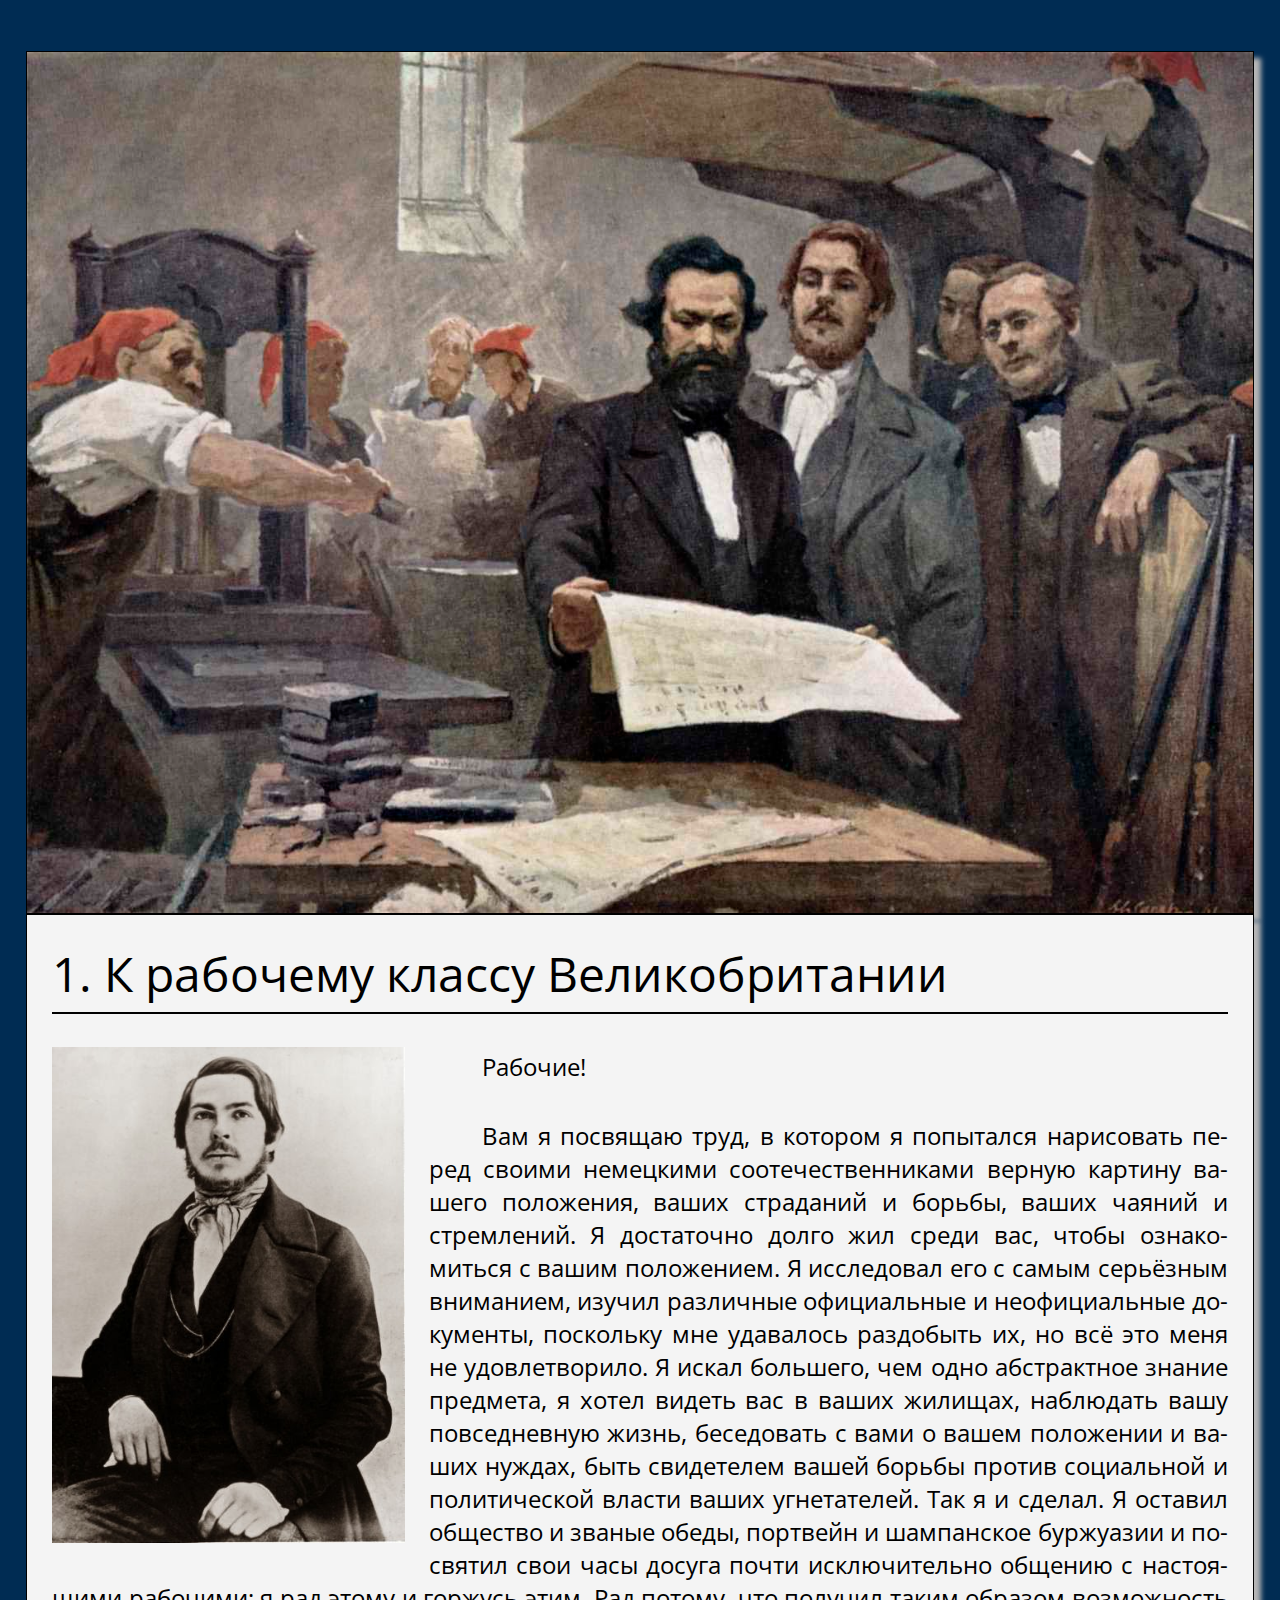
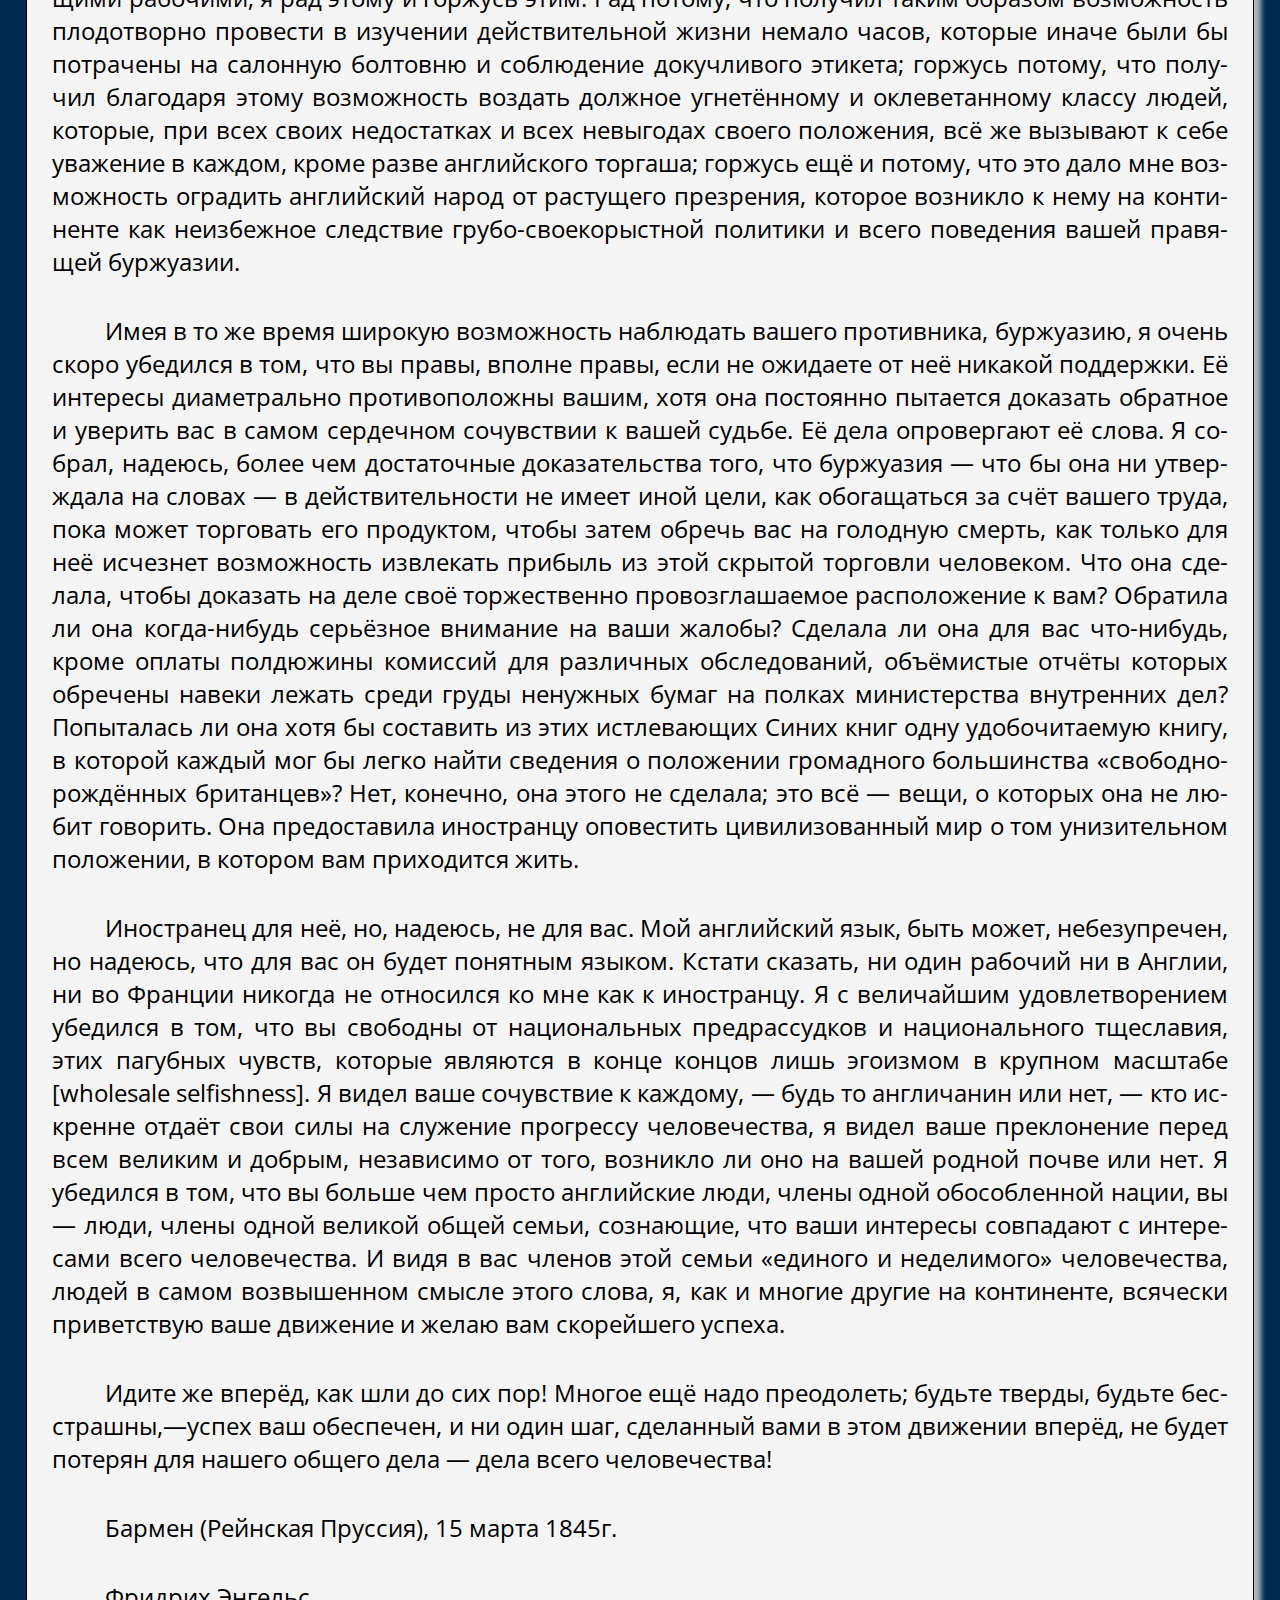
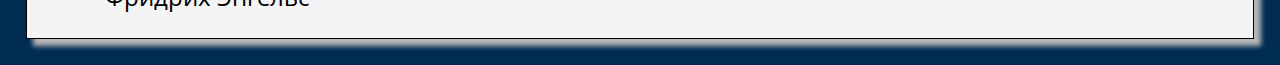
==== chapters/chapter_1.html @ 114edb91 "fixes" ====
<!DOCTYPE html>
<html lang="ru">

<head>
    <meta charset="utf-8">

    <link rel="stylesheet" href="../style.css">
    
    <link rel="preconnect" href="https://fonts.googleapis.com">
    <link rel="preconnect" href="https://fonts.gstatic.com" crossorigin>
    <link href="https://fonts.googleapis.com/css2?family=Open+Sans:wght@500&display=swap" rel="stylesheet"> 

    <title>Фридрих Энгельс. Положение рабочего класса в Англии</title>
</head>

<body>
    <div class="chapter_image">
        <img src="../pictures/MarxEngels.jpg" />
    </div>

    <div class="chapter" id="chapter_1">
        <div class="header small_header">1. К рабочему класcу Великобритании</div>
    
        <div class="picture small_picture to_left">
            <img src="../pictures/engels.jpg" />
        </div>
    
        <p class="paragraph">
            Рабочие!
        </p>
        <p class="paragraph">
            Вам я посвящаю труд, в котором я попытался нарисовать перед своими немецкими соотечественниками верную картину вашего положения, ваших страданий и борьбы, ваших чаяний и стремлений. Я достаточно долго жил среди вас, чтобы ознакомиться с вашим положением. Я исследовал его с самым серьёзным вниманием, изучил различные официальные и неофициальные документы, поскольку мне удавалось раздобыть их, но всё это меня не удовлетворило. Я искал большего, чем одно абстрактное знание предмета, я хотел видеть вас в ваших жилищах, наблюдать вашу повседневную жизнь, беседовать с вами о вашем положении и ваших нуждах, быть свидетелем вашей борьбы против социальной и политической власти ваших угнетателей. Так я и сделал. Я оставил общество и званые обеды, портвейн и шампанское буржуазии и посвятил свои часы досуга почти исключительно общению с настоящими рабочими; я рад этому и горжусь этим. Рад потому, что получил таким образом возможность плодотворно провести в изучении действительной жизни немало часов, которые иначе были бы потрачены на салонную болтовню и соблюдение докучливого этикета; горжусь потому, что получил благодаря этому возможность воздать должное угнетённому и оклеветанному классу людей, которые, при всех своих недостатках и всех невыгодах своего положения, всё же вызывают к себе уважение в каждом, кроме разве английского торгаша; горжусь ещё и потому, что это дало мне возможность оградить английский народ от растущего презрения, которое возникло к нему на континенте как неизбежное следствие грубо-своекорыстной политики и всего поведения вашей правящей буржуазии.
        </p>
        <p class="paragraph">
            Имея в то же время широкую возможность наблюдать вашего противника, буржуазию, я очень скоро убедился в том, что вы правы, вполне правы, если не ожидаете от неё никакой поддержки. Её интересы диаметрально противоположны вашим, хотя она постоянно пытается доказать обратное и уверить вас в самом сердечном сочувствии к вашей судьбе. Её дела опровергают её слова. Я собрал, надеюсь, более чем достаточные доказательства того, что буржуазия — что бы она ни утверждала на словах — в действительности не имеет иной цели, как обогащаться за счёт вашего труда, пока может торговать его продуктом, чтобы затем обречь вас на голодную смерть, как только для неё исчезнет возможность извлекать прибыль из этой скрытой торговли человеком. Что она сделала, чтобы доказать на деле своё торжественно провозглашаемое расположение к вам? Обратила ли она когда-нибудь серьёзное внимание на ваши жалобы? Сделала ли она для вас что-нибудь, кроме оплаты полдюжины комиссий для различных обследований, объёмистые отчёты которых обречены навеки лежать среди груды ненужных бумаг на полках министерства внутренних дел? Попыталась ли она хотя бы составить из этих истлевающих Синих книг одну удобочитаемую книгу, в которой каждый мог бы легко найти сведения о положении громадного большинства «свободнорождённых британцев»? Нет, конечно, она этого не сделала; это всё — вещи, о которых она не любит говорить. Она предоставила иностранцу оповестить цивилизованный мир о том унизительном положении, в котором вам приходится жить.
        </p>
        <p class="paragraph">
            Иностранец для неё, но, надеюсь, не для вас. Мой английский язык, быть может, небезупречен, но надеюсь, что для вас он будет понятным языком. Кстати сказать, ни один рабочий ни в Англии, ни во Франции никогда не относился ко мне как к иностранцу. Я с величайшим удовлетворением убедился в том, что вы свободны от национальных предрассудков и национального тщеславия, этих пагубных чувств, которые являются в конце концов лишь эгоизмом в крупном масштабе [wholesale selfishness]. Я видел ваше сочувствие к каждому, — будь то англичанин или нет, — кто искренне отдаёт свои силы на служение прогрессу человечества, я видел ваше преклонение перед всем великим и добрым, независимо от того, возникло ли оно на вашей родной почве или нет. Я убедился в том, что вы больше чем просто английские люди, члены одной обособленной нации, вы — люди, члены одной великой общей семьи, сознающие, что ваши интересы совпадают с интересами всего человечества. И видя в вас членов этой семьи «единого и неделимого» человечества, людей в самом возвышенном смысле этого слова, я, как и многие другие на континенте, всячески приветствую ваше движение и желаю вам скорейшего успеха.
        </p>
        <p class="paragraph">
            Идите же вперёд, как шли до сих пор! Многое ещё надо преодолеть; будьте тверды, будьте бесстрашны,—успех ваш обеспечен, и ни один шаг, сделанный вами в этом движении вперёд, не будет потерян для нашего общего дела — дела всего человечества!
        </p>
        <p class="paragraph">
            Бармен (Рейнская Пруссия), 15 марта 1845г.
        </p>
        <p class="paragraph">
            Фридрих Энгельс
        </p>
    </div>
</body>
---- style.css ----
html, body, div, p
{
    margin: 0;
	padding: 0;
	border: 0;
    outline: 0;

    scroll-behavior: smooth;
}

body 
{
    background-color: #002C53;
    font-family: 'Open Sans', 'DejaVu Sans', sans-serif;
}

/* ТИТУЛЬНАЯ СТРАНИЦА */
.book_header_inner
{    
    background-color: #30333B;
    color: antiquewhite;

    padding-left: 5%;
    /* margin-top: 4em; */
    /* margin-bottom: 4em; */

    width: 50%;

    font-size: 3rem;

    text-align: left;
}

.book_header 
{
    padding-top: 50vh;
    /* padding-bottom: 15em; */
    background-image: url("pictures/book_header.jpg");
    background-size: cover;

    margin-bottom: 2em;

    /* min-height: 50vh; */
    
    height: 50vh;
}

.book_image
{
    width: 100%;
    object-fit: cover;
    font-size: 0;
}

.contents
{
    display: grid;
    grid-template-columns: 1fr 1fr;
    grid-template-rows: max-content;
    grid-column-gap: 1em;
    grid-row-gap: 1em;

    text-align: left;

    /* background-color: #30333B; */
    color: antiquewhite;

    padding: 1em 5% 1em 5%;

    font-size: 200%;
}

.content_box
{
    display: flex;
    flex-flow: column;
    height: 100%;
}

.content_box:hover
{
    transform: scale(1.01);
    filter: brightness(50%);
}

a:link
{
    color: antiquewhite;
    text-decoration: none;
}

a:visited
{
    color: antiquewhite;
    text-decoration: none;
}

.mini_chapter_image
{
    font-size: 0;
}



.mini_chapter_image > img
{
    width: 100%;
    height: 500px;
    object-fit: cover;
}

.content_chapter
{
    display: block;

    background-size: cover;

    background-color: #30333B;

    border-color: white;
    border-style: solid;
    border-width: 2px;

    padding: 0.5em;
    /* margin-bottom: 2em; */

    text-align: center;
    height: 100%;
}

/* #chapter_1
{
    background-image: url("pictures/london.avif");
} */

.author_picture
{
    padding: 4.0%;
}

ol
{
    display: inline-block;
}

ol > li
{
    padding: 1.0%;
}

.book_author
{
    padding-top: 0.25em;
    color: #EE2D2D;
}

.book_name
{
    padding-bottom: 0.25em;
}


/* ОСНОВНАЯ ЧАСТЬ */
/*  */
.chapter_image
{
    margin: 4% 2% 0% 2%;
    font-size: 0;
    background-color: #F4F4F4;

    border-style: solid;
    border-width: 1px;
    box-shadow: 7px 7px 5px #B7B7B7;
}

.chapter_image > img
{
    width: 100%;
    object-fit: cover;
}

/*  */
.chapter {
    background-color: #F4F4F4;

    margin: 0 2% 2% 2%;
    padding: 2.0%;

    font-size: 1.5em;
    text-align: justify;

    hyphens: auto;
    -webkit-hyphens: auto;
    -moz-hyphens: auto;
    -ms-hyphens: auto;

    border-style: solid;
    border-width: 1px;
    box-shadow: 7px 7px 5px #B7B7B7;
}
  
/*  */
.header
{
    padding-bottom: 0.5%;

    font-size: 200%;
    border-bottom-style: solid;
    border-bottom-width: 2px;

    text-align: left;
}


/*  */
.inline_citation
{
    background-color: #424550;
    color: antiquewhite;

    padding: 0.25%;
    margin: 0.25%;

    /* display: inline-block; */
}

.chapter > .paragraph, .first_paragraph {
    /* word-spacing: 100%; */

    margin-top: 1.5em;
    text-indent: 2.2em;
}

.chapter > .first_paragraph
{
    margin-top: 1.0em;
}

/*  */
.citation
{
    display: block;
    background-color: #424550;
    color: antiquewhite;

    box-shadow: 0px 0px 7px #505050;

    padding: 2.0%;
    margin-left: -2%;
    margin-right: -2%;

    margin-top: 1.5em;
    /* margin-bottom: 1em; */

    /* border-style: solid;
    border-width: 2px 0 2px 0; */

    /* width: 90%; */
    /* font-size: 0.9em; */
    text-indent: 0;

    hyphens: auto;
    -webkit-hyphens: auto;
    -moz-hyphens: auto;
    -ms-hyphens: auto;
}

.first_paragraph::first-letter {
    font-size: 200%;
    background-color: #424550;
    color: antiquewhite;
    padding: 0.1em;
    padding-top: 0.1em;
    padding-bottom: 0.1em;
    margin: 0.1em;
}

.grid-2-2
{
    display: flex;
    flex-wrap: wrap;
}

.picture
{
    display: block;
    float: right;
    /* padding: 0.5%; */
    margin: 1em 0 1em 1em;

    /* background-color: antiquewhite; */
    width: 50%;
}

.small_picture
{
    width: 30%;
}

.picture_description
{
    font-size: 0.9em;
    padding: 0.5em 1em 0em 1em;
}

.to_left
{
    float: left;
    margin: 2% 2% 1% 0%;
    margin: 1.4em 1em 1em 0;
}

.picture > img
{
    width: 100%; 
    height: auto; 
}

table
{
    font-size: 1.25em;
    width: 80%;
    margin-top: 2%;
    margin-bottom: 2%; 
    margin-left: auto;
    margin-right: auto;
}

.superscript
{
    vertical-align: super;
    font-size: 0.7em;
}

@media only screen and (max-width: 1024px) {
    .header
    {
        /* font-size: 150%; */
        hyphens: auto;
    }

    .picture {
        float: none;
        margin: 1em -2% 1em -2%;
        width: auto;
    }

    .small_picture
    {
        margin-left: auto;
        margin-right: auto;
        width: 60%;
    }

    .to_left
    {
        float: none;
    }

    .citation
    {
        width: auto;
    }

    .chapter > p {
        margin-top: 2.0em;
        text-indent: 4.0em;
    }

    .small_header
    {
        font-size: 150%;
    }

    .book_header
    {
        padding-top: 15em;
        padding-bottom: 15em;
        height: auto;
    }

    .book_header_inner
    {
        width: auto;
    }
    
    .contents
    {
        grid-template-columns: 1fr;
        padding: 1em 5% 1em 5%;
        font-size: 300%;
    }
}
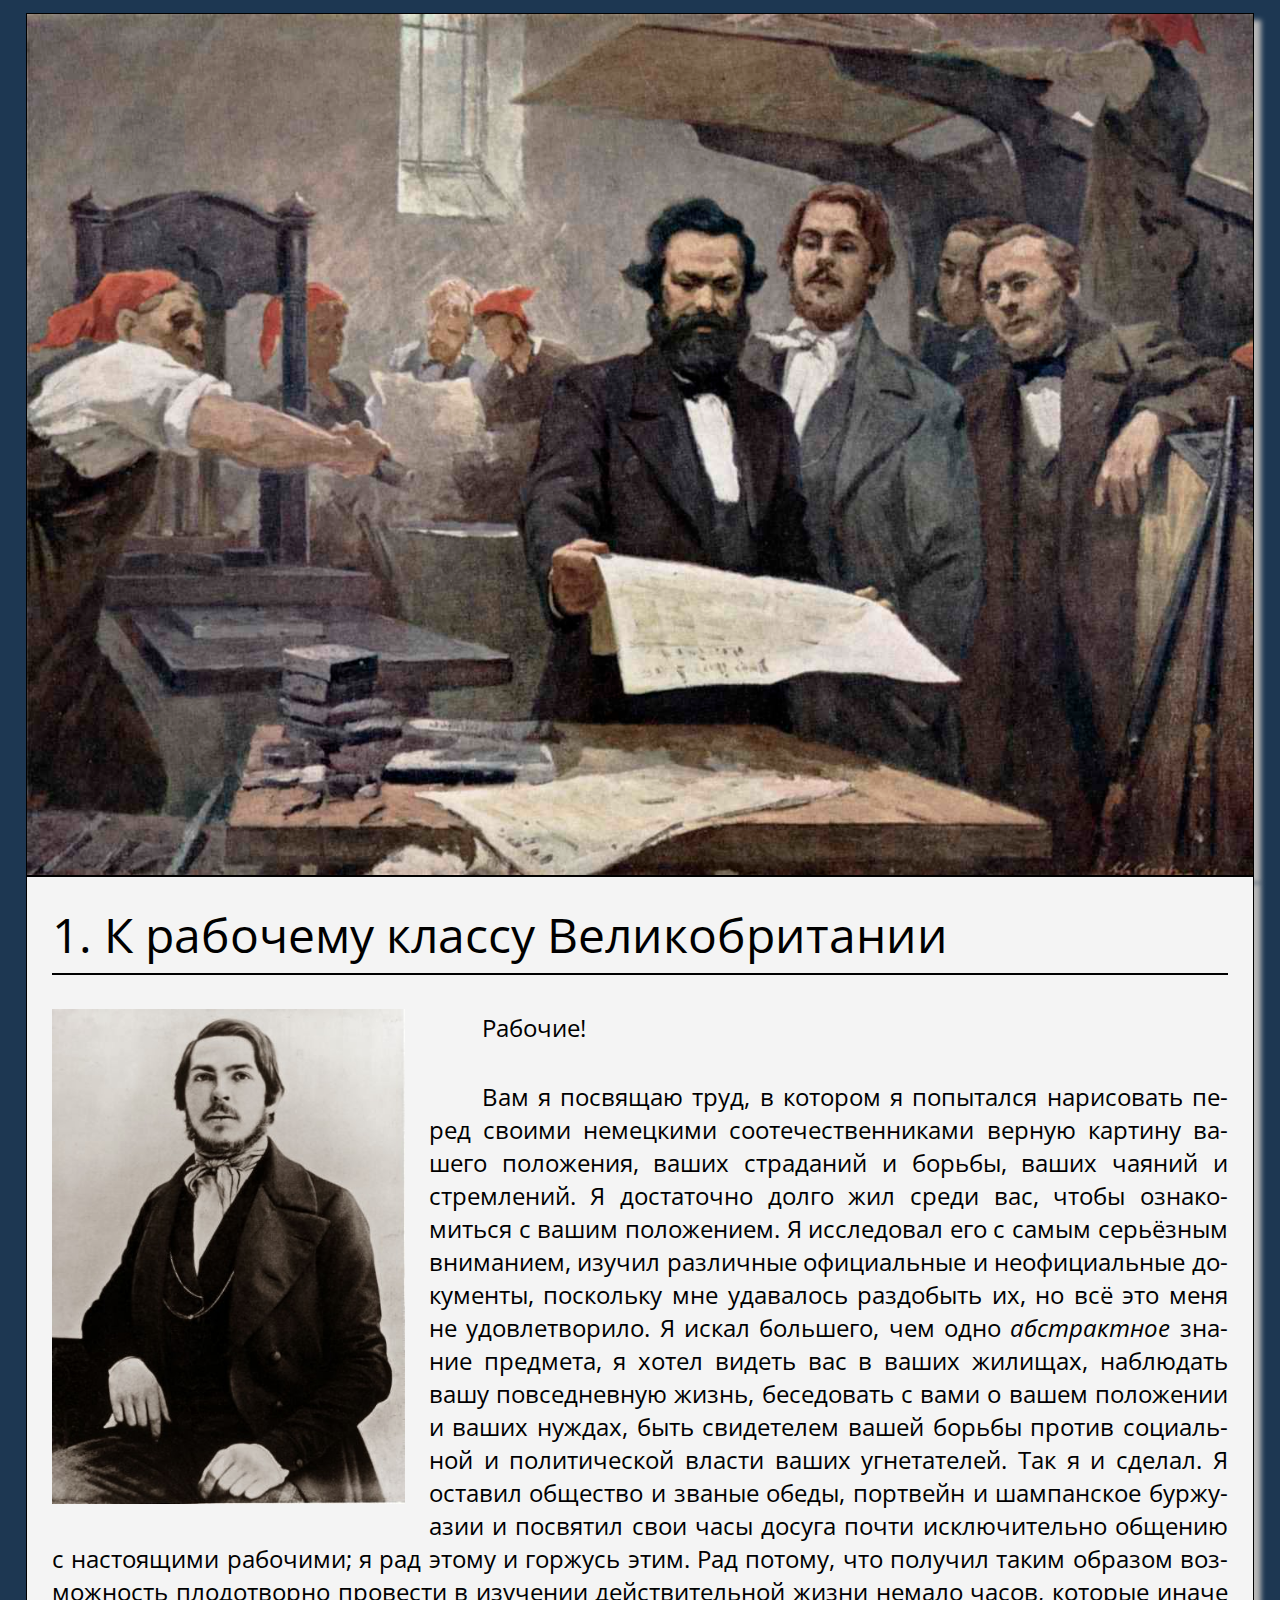
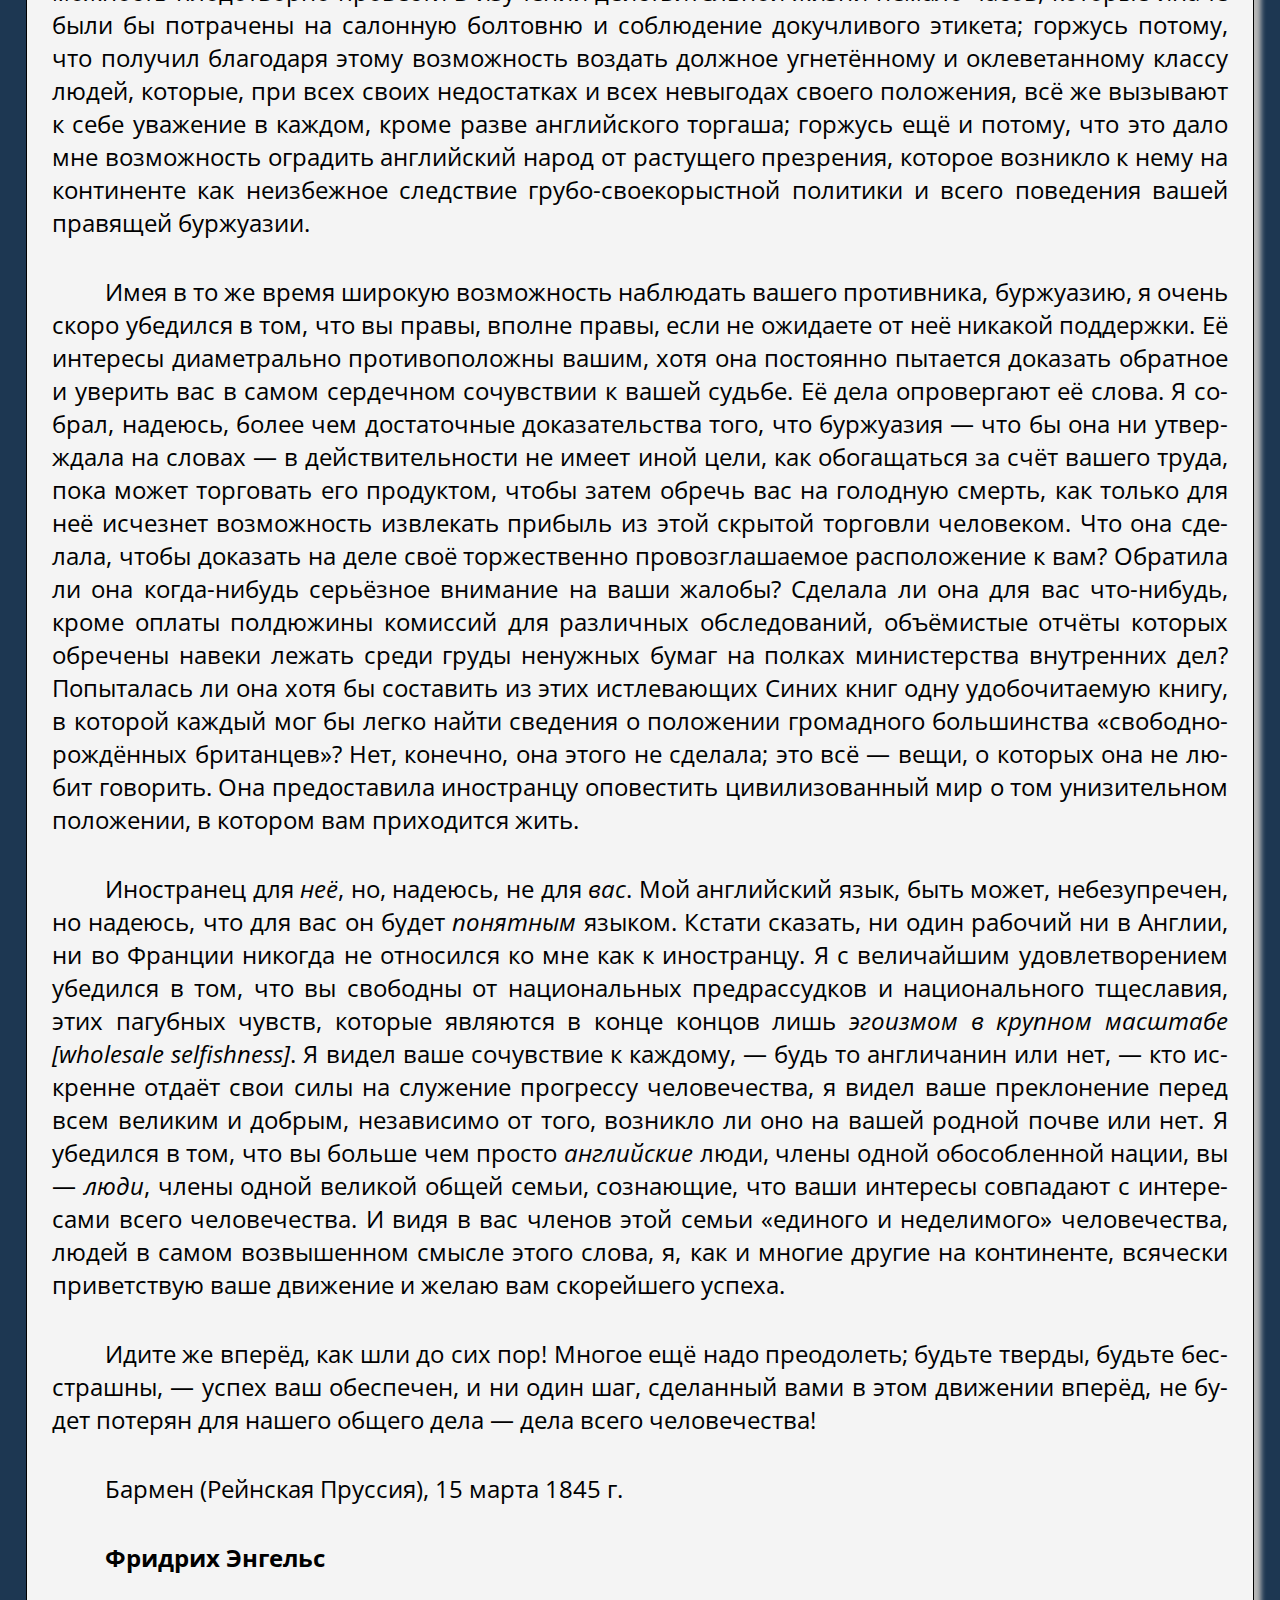
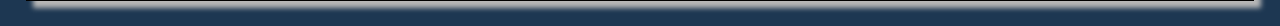
==== commit 1d73781e: "fixes" ====
--- a/chapters/chapter_1.html
+++ b/chapters/chapter_1.html
@@ -29,22 +29,22 @@
             Рабочие!
         </p>
         <p class="paragraph">
-            Вам я посвящаю труд, в котором я попытался нарисовать перед своими немецкими соотечественниками верную картину вашего положения, ваших страданий и борьбы, ваших чаяний и стремлений. Я достаточно долго жил среди вас, чтобы ознакомиться с вашим положением. Я исследовал его с самым серьёзным вниманием, изучил различные официальные и неофициальные документы, поскольку мне удавалось раздобыть их, но всё это меня не удовлетворило. Я искал большего, чем одно абстрактное знание предмета, я хотел видеть вас в ваших жилищах, наблюдать вашу повседневную жизнь, беседовать с вами о вашем положении и ваших нуждах, быть свидетелем вашей борьбы против социальной и политической власти ваших угнетателей. Так я и сделал. Я оставил общество и званые обеды, портвейн и шампанское буржуазии и посвятил свои часы досуга почти исключительно общению с настоящими рабочими; я рад этому и горжусь этим. Рад потому, что получил таким образом возможность плодотворно провести в изучении действительной жизни немало часов, которые иначе были бы потрачены на салонную болтовню и соблюдение докучливого этикета; горжусь потому, что получил благодаря этому возможность воздать должное угнетённому и оклеветанному классу людей, которые, при всех своих недостатках и всех невыгодах своего положения, всё же вызывают к себе уважение в каждом, кроме разве английского торгаша; горжусь ещё и потому, что это дало мне возможность оградить английский народ от растущего презрения, которое возникло к нему на континенте как неизбежное следствие грубо-своекорыстной политики и всего поведения вашей правящей буржуазии.
+            Вам я посвящаю труд, в котором я попытался нарисовать перед своими немецкими соотечественниками верную картину вашего положения, ваших страданий и борьбы, ваших чаяний и стремлений. Я достаточно долго жил среди вас, чтобы ознакомиться с вашим положением. Я исследовал его с самым серьёзным вниманием, изучил различные официальные и неофициальные документы, поскольку мне удавалось раздобыть их, но всё это меня не удовлетворило. Я искал большего, чем одно <i>абстрактное</i> знание предмета, я хотел видеть вас в ваших жилищах, наблюдать вашу повседневную жизнь, беседовать с вами о вашем положении и ваших нуждах, быть свидетелем вашей борьбы против социальной и политической власти ваших угнетателей. Так я и сделал. Я оставил общество и званые обеды, портвейн и шампанское буржуазии и посвятил свои часы досуга почти исключительно общению с настоящими рабочими; я рад этому и горжусь этим. Рад потому, что получил таким образом возможность плодотворно провести в изучении действительной жизни немало часов, которые иначе были бы потрачены на салонную болтовню и соблюдение докучливого этикета; горжусь потому, что получил благодаря этому возможность воздать должное угнетённому и оклеветанному классу людей, которые, при всех своих недостатках и всех невыгодах своего положения, всё же вызывают к себе уважение в каждом, кроме разве английского торгаша; горжусь ещё и потому, что это дало мне возможность оградить английский народ от растущего презрения, которое возникло к нему на континенте как неизбежное следствие грубо-своекорыстной политики и всего поведения вашей правящей буржуазии.
         </p>
         <p class="paragraph">
             Имея в то же время широкую возможность наблюдать вашего противника, буржуазию, я очень скоро убедился в том, что вы правы, вполне правы, если не ожидаете от неё никакой поддержки. Её интересы диаметрально противоположны вашим, хотя она постоянно пытается доказать обратное и уверить вас в самом сердечном сочувствии к вашей судьбе. Её дела опровергают её слова. Я собрал, надеюсь, более чем достаточные доказательства того, что буржуазия — что бы она ни утверждала на словах — в действительности не имеет иной цели, как обогащаться за счёт вашего труда, пока может торговать его продуктом, чтобы затем обречь вас на голодную смерть, как только для неё исчезнет возможность извлекать прибыль из этой скрытой торговли человеком. Что она сделала, чтобы доказать на деле своё торжественно провозглашаемое расположение к вам? Обратила ли она когда-нибудь серьёзное внимание на ваши жалобы? Сделала ли она для вас что-нибудь, кроме оплаты полдюжины комиссий для различных обследований, объёмистые отчёты которых обречены навеки лежать среди груды ненужных бумаг на полках министерства внутренних дел? Попыталась ли она хотя бы составить из этих истлевающих Синих книг одну удобочитаемую книгу, в которой каждый мог бы легко найти сведения о положении громадного большинства «свободнорождённых британцев»? Нет, конечно, она этого не сделала; это всё — вещи, о которых она не любит говорить. Она предоставила иностранцу оповестить цивилизованный мир о том унизительном положении, в котором вам приходится жить.
         </p>
         <p class="paragraph">
-            Иностранец для неё, но, надеюсь, не для вас. Мой английский язык, быть может, небезупречен, но надеюсь, что для вас он будет понятным языком. Кстати сказать, ни один рабочий ни в Англии, ни во Франции никогда не относился ко мне как к иностранцу. Я с величайшим удовлетворением убедился в том, что вы свободны от национальных предрассудков и национального тщеславия, этих пагубных чувств, которые являются в конце концов лишь эгоизмом в крупном масштабе [wholesale selfishness]. Я видел ваше сочувствие к каждому, — будь то англичанин или нет, — кто искренне отдаёт свои силы на служение прогрессу человечества, я видел ваше преклонение перед всем великим и добрым, независимо от того, возникло ли оно на вашей родной почве или нет. Я убедился в том, что вы больше чем просто английские люди, члены одной обособленной нации, вы — люди, члены одной великой общей семьи, сознающие, что ваши интересы совпадают с интересами всего человечества. И видя в вас членов этой семьи «единого и неделимого» человечества, людей в самом возвышенном смысле этого слова, я, как и многие другие на континенте, всячески приветствую ваше движение и желаю вам скорейшего успеха.
+            Иностранец для <i>неё</i>, но, надеюсь, не для <i>вас</i>. Мой английский язык, быть может, небезупречен, но надеюсь, что для вас он будет <i>понятным</i> языком. Кстати сказать, ни один рабочий ни в Англии, ни во Франции никогда не относился ко мне как к иностранцу. Я с величайшим удовлетворением убедился в том, что вы свободны от национальных предрассудков и национального тщеславия, этих пагубных чувств, которые являются в конце концов лишь <i>эгоизмом в крупном масштабе [wholesale selfishness]</i>. Я видел ваше сочувствие к каждому, — будь то англичанин или нет, — кто искренне отдаёт свои силы на служение прогрессу человечества, я видел ваше преклонение перед всем великим и добрым, независимо от того, возникло ли оно на вашей родной почве или нет. Я убедился в том, что вы больше чем просто <i>английские</i> люди, члены одной обособленной нации, вы — <i>люди</i>, члены одной великой общей семьи, сознающие, что ваши интересы совпадают с интересами всего человечества. И видя в вас членов этой семьи «единого и неделимого» человечества, людей в самом возвышенном смысле этого слова, я, как и многие другие на континенте, всячески приветствую ваше движение и желаю вам скорейшего успеха.
         </p>
         <p class="paragraph">
-            Идите же вперёд, как шли до сих пор! Многое ещё надо преодолеть; будьте тверды, будьте бесстрашны,—успех ваш обеспечен, и ни один шаг, сделанный вами в этом движении вперёд, не будет потерян для нашего общего дела — дела всего человечества!
+            Идите же вперёд, как шли до сих пор! Многое ещё надо преодолеть; будьте тверды, будьте бесстрашны, — успех ваш обеспечен, и ни один шаг, сделанный вами в этом движении вперёд, не будет потерян для нашего общего дела — дела всего человечества!
         </p>
         <p class="paragraph">
-            Бармен (Рейнская Пруссия), 15 марта 1845г.
+            Бармен (Рейнская Пруссия), 15 марта 1845 г.
         </p>
         <p class="paragraph">
-            Фридрих Энгельс
+            <b>Фридрих Энгельс</b>
         </p>
     </div>
 </body>
--- a/style.css
+++ b/style.css
@@ -10,7 +10,7 @@
 
 body 
 {
-    background-color: #002C53;
+    background-color: #1D3752;
     font-family: 'Open Sans', 'DejaVu Sans', sans-serif;
 }
 
@@ -21,8 +21,6 @@
     color: antiquewhite;
 
     padding-left: 5%;
-    /* margin-top: 4em; */
-    /* margin-bottom: 4em; */
 
     width: 50%;
 
@@ -38,10 +36,7 @@
     background-image: url("pictures/book_header.jpg");
     background-size: cover;
 
-    margin-bottom: 2em;
-
-    /* min-height: 50vh; */
-    
+    margin-bottom: 2em;    
     height: 50vh;
 }
 
@@ -65,7 +60,7 @@
     /* background-color: #30333B; */
     color: antiquewhite;
 
-    padding: 1em 5% 1em 5%;
+    padding: 2em 5% 1em 5%;
 
     font-size: 200%;
 }
@@ -159,110 +154,158 @@
     padding-bottom: 0.25em;
 }
 
-
-/* ОСНОВНАЯ ЧАСТЬ */
-/*  */
-.chapter_image
-{
-    margin: 4% 2% 0% 2%;
-    font-size: 0;
-    background-color: #F4F4F4;
+.foreword 
+{
+    padding: 2em;
+
+    margin-left: 5%;
+    margin-right: 5%;
 
     border-style: solid;
+    border-width: 2px;
+    border-color: white;
+
+    background-color: #30333B;
+    color: white;
+}
+
+.foreword_header
+{
+    font-size: 200%;
+
+    padding-bottom: 1em;
+
+    /* border-style: solid;
     border-width: 1px;
-    box-shadow: 7px 7px 5px #B7B7B7;
-}
-
-.chapter_image > img
-{
-    width: 100%;
-    object-fit: cover;
-}
-
-/*  */
-.chapter {
-    background-color: #F4F4F4;
-
-    margin: 0 2% 2% 2%;
-    padding: 2.0%;
-
-    font-size: 1.5em;
+    border-color: white; */
+}
+
+.foreword_text
+{
+    font-size: 150%;
+    text-indent: 2em;
     text-align: justify;
 
     hyphens: auto;
     -webkit-hyphens: auto;
     -moz-hyphens: auto;
     -ms-hyphens: auto;
+}
+
+.border
+{
+    margin-top: 4em;
+    margin-left: 5%;
+    margin-right: 5%;
+
+    border-style: solid;
+    border-width: 1px;
+    border-color: white;
+}
+
+/* ОСНОВНАЯ ЧАСТЬ */
+/*  */
+.chapter_image
+{
+    margin: 1% 2% 0% 2%;
+    font-size: 0;
+    background-color: #F4F4F4;
 
     border-style: solid;
     border-width: 1px;
     box-shadow: 7px 7px 5px #B7B7B7;
 }
-  
+
+.chapter_image > img
+{
+    width: 100%;
+    object-fit: cover;
+}
+
 /*  */
-.header
-{
-    padding-bottom: 0.5%;
-
-    font-size: 200%;
-    border-bottom-style: solid;
-    border-bottom-width: 2px;
-
-    text-align: left;
-}
-
-
-/*  */
-.inline_citation
-{
-    background-color: #424550;
-    color: antiquewhite;
-
-    padding: 0.25%;
-    margin: 0.25%;
-
-    /* display: inline-block; */
-}
-
-.chapter > .paragraph, .first_paragraph {
-    /* word-spacing: 100%; */
-
-    margin-top: 1.5em;
-    text-indent: 2.2em;
-}
-
-.chapter > .first_paragraph
-{
-    margin-top: 1.0em;
-}
-
-/*  */
-.citation
-{
-    display: block;
-    background-color: #424550;
-    color: antiquewhite;
-
-    box-shadow: 0px 0px 7px #505050;
-
+.chapter {
+    background-color: #F4F4F4;
+
+    margin: 0 2% 2% 2%;
     padding: 2.0%;
-    margin-left: -2%;
-    margin-right: -2%;
-
-    margin-top: 1.5em;
-    /* margin-bottom: 1em; */
-
-    /* border-style: solid;
-    border-width: 2px 0 2px 0; */
-
-    /* width: 90%; */
-    /* font-size: 0.9em; */
-    text-indent: 0;
+
+    font-size: 1.5em;
+    text-align: justify;
 
     hyphens: auto;
     -webkit-hyphens: auto;
     -moz-hyphens: auto;
     -ms-hyphens: auto;
+
+    border-style: solid;
+    border-width: 1px;
+    box-shadow: 7px 7px 5px #B7B7B7;
+}
+  
+/*  */
+.header
+{
+    padding-bottom: 0.5%;
+
+    font-size: 200%;
+    border-bottom-style: solid;
+    border-bottom-width: 2px;
+
+    text-align: left;
+}
+
+
+/*  */
+.inline_citation
+{
+    background-color: #424550;
+    color: antiquewhite;
+
+    padding: 0.25%;
+    margin: 0.25%;
+
+    /* display: inline-block; */
+}
+
+.chapter > .paragraph, .first_paragraph {
+    /* word-spacing: 100%; */
+
+    margin-top: 1.5em;
+    text-indent: 2.2em;
+}
+
+.chapter > .first_paragraph
+{
+    margin-top: 1.0em;
+}
+
+/*  */
+.citation
+{
+    display: block;
+    background-color: #424550;
+    color: antiquewhite;
+
+    box-shadow: 0px 0px 7px #505050;
+
+    padding: 2.0%;
+    margin-left: -2%;
+    margin-right: -2%;
+
+    margin-top: 1.5em;
+    /* margin-bottom: 1em; */
+
+    /* border-style: solid;
+    border-width: 2px 0 2px 0; */
+
+    /* width: 90%; */
+    /* font-size: 0.9em; */
+    text-indent: 0;
+
+    hyphens: auto;
+    -webkit-hyphens: auto;
+    -moz-hyphens: auto;
+    -ms-hyphens: auto;
 }
 
 .first_paragraph::first-letter {
@@ -295,6 +338,18 @@
 .small_picture
 {
     width: 30%;
+}
+
+.small_picture_40
+{
+    width: 40%;
+}
+
+.full_picture
+{
+    width: 100%;
+    float: none;
+    margin: 1em 0 1em 0;
 }
 
 .picture_description
@@ -332,6 +387,20 @@
     font-size: 0.7em;
 }
 
+.notes_header
+{
+    text-align: center;
+    font-size: 150%;
+
+    border-top-style: solid;
+    border-top-width: 2px;
+    border-top-color: black;
+
+    margin-top: 1em;
+    padding-top: 1em;
+    padding-bottom: 0.5em;
+}
+
 @media only screen and (max-width: 1024px) {
     .header
     {
@@ -387,7 +456,7 @@
     .contents
     {
         grid-template-columns: 1fr;
-        padding: 1em 5% 1em 5%;
+        padding: 1.33em 5% 1em 5%;
         font-size: 300%;
     }
 }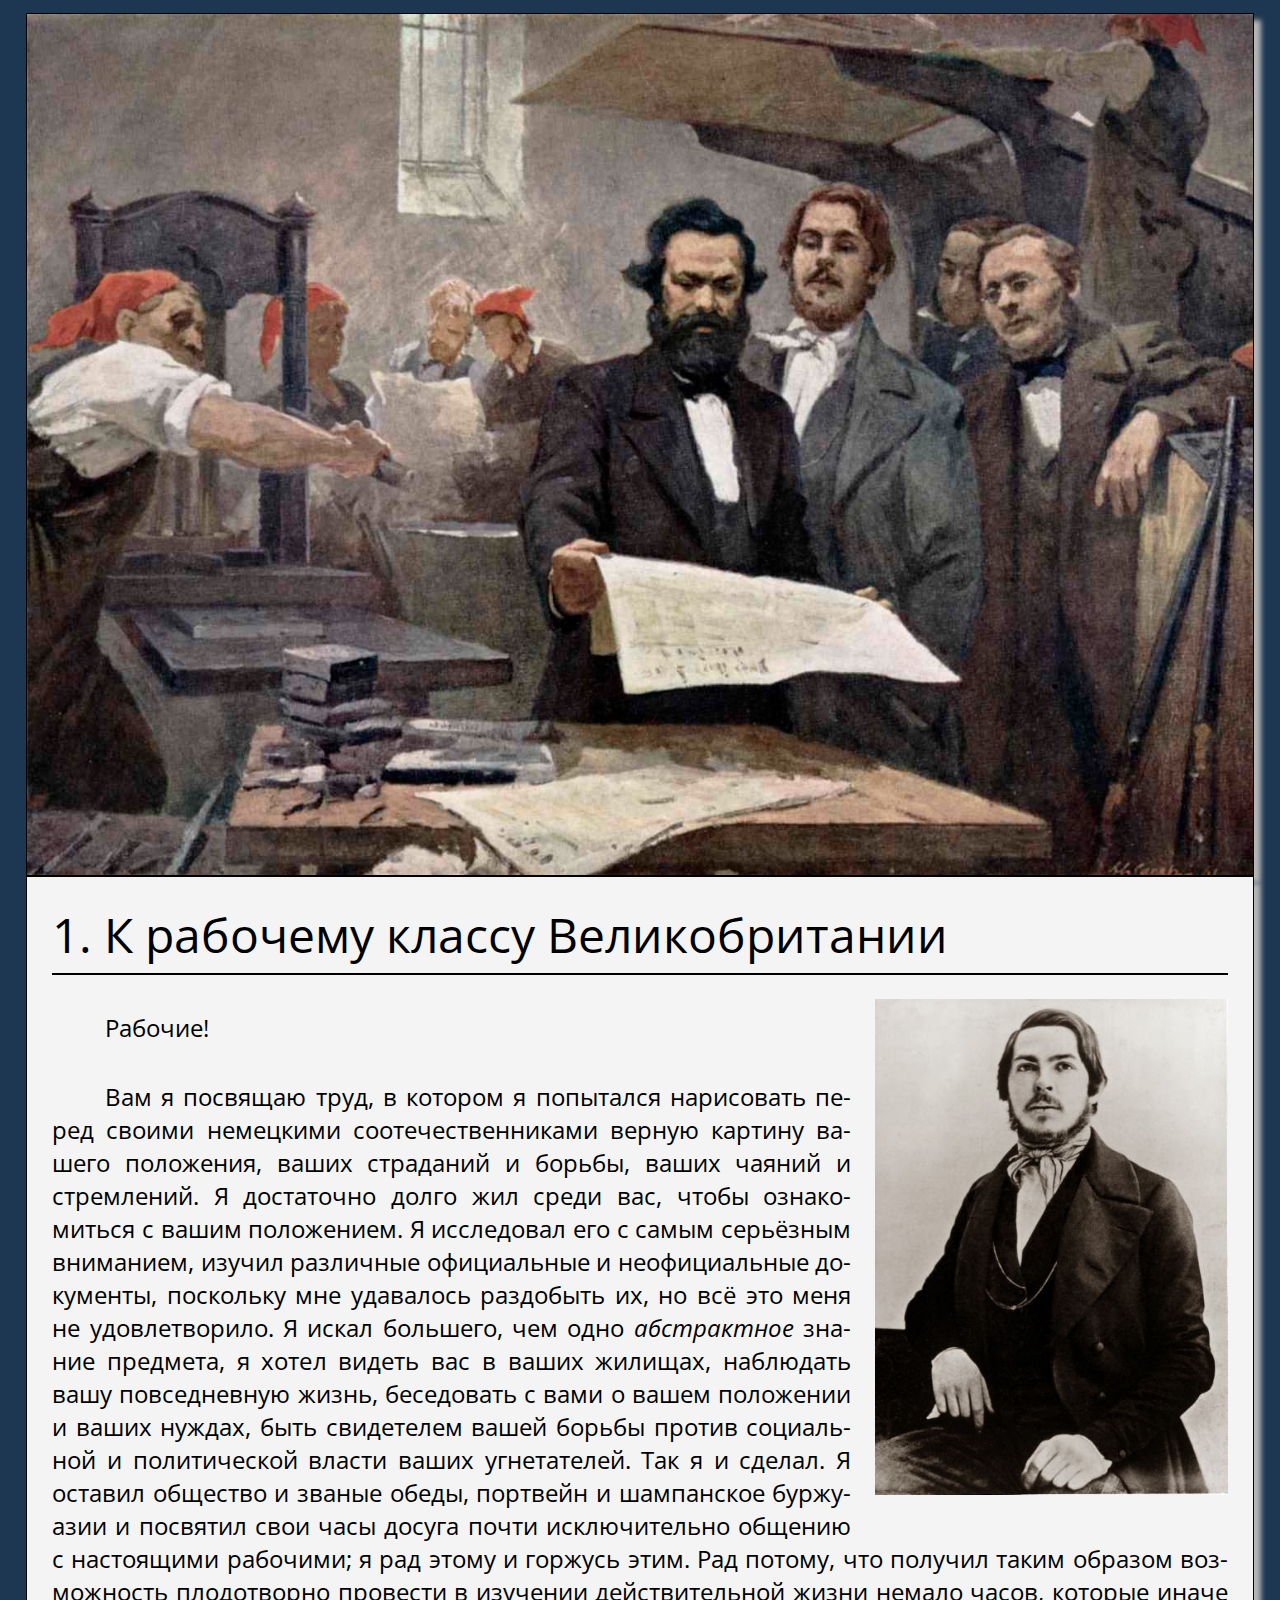
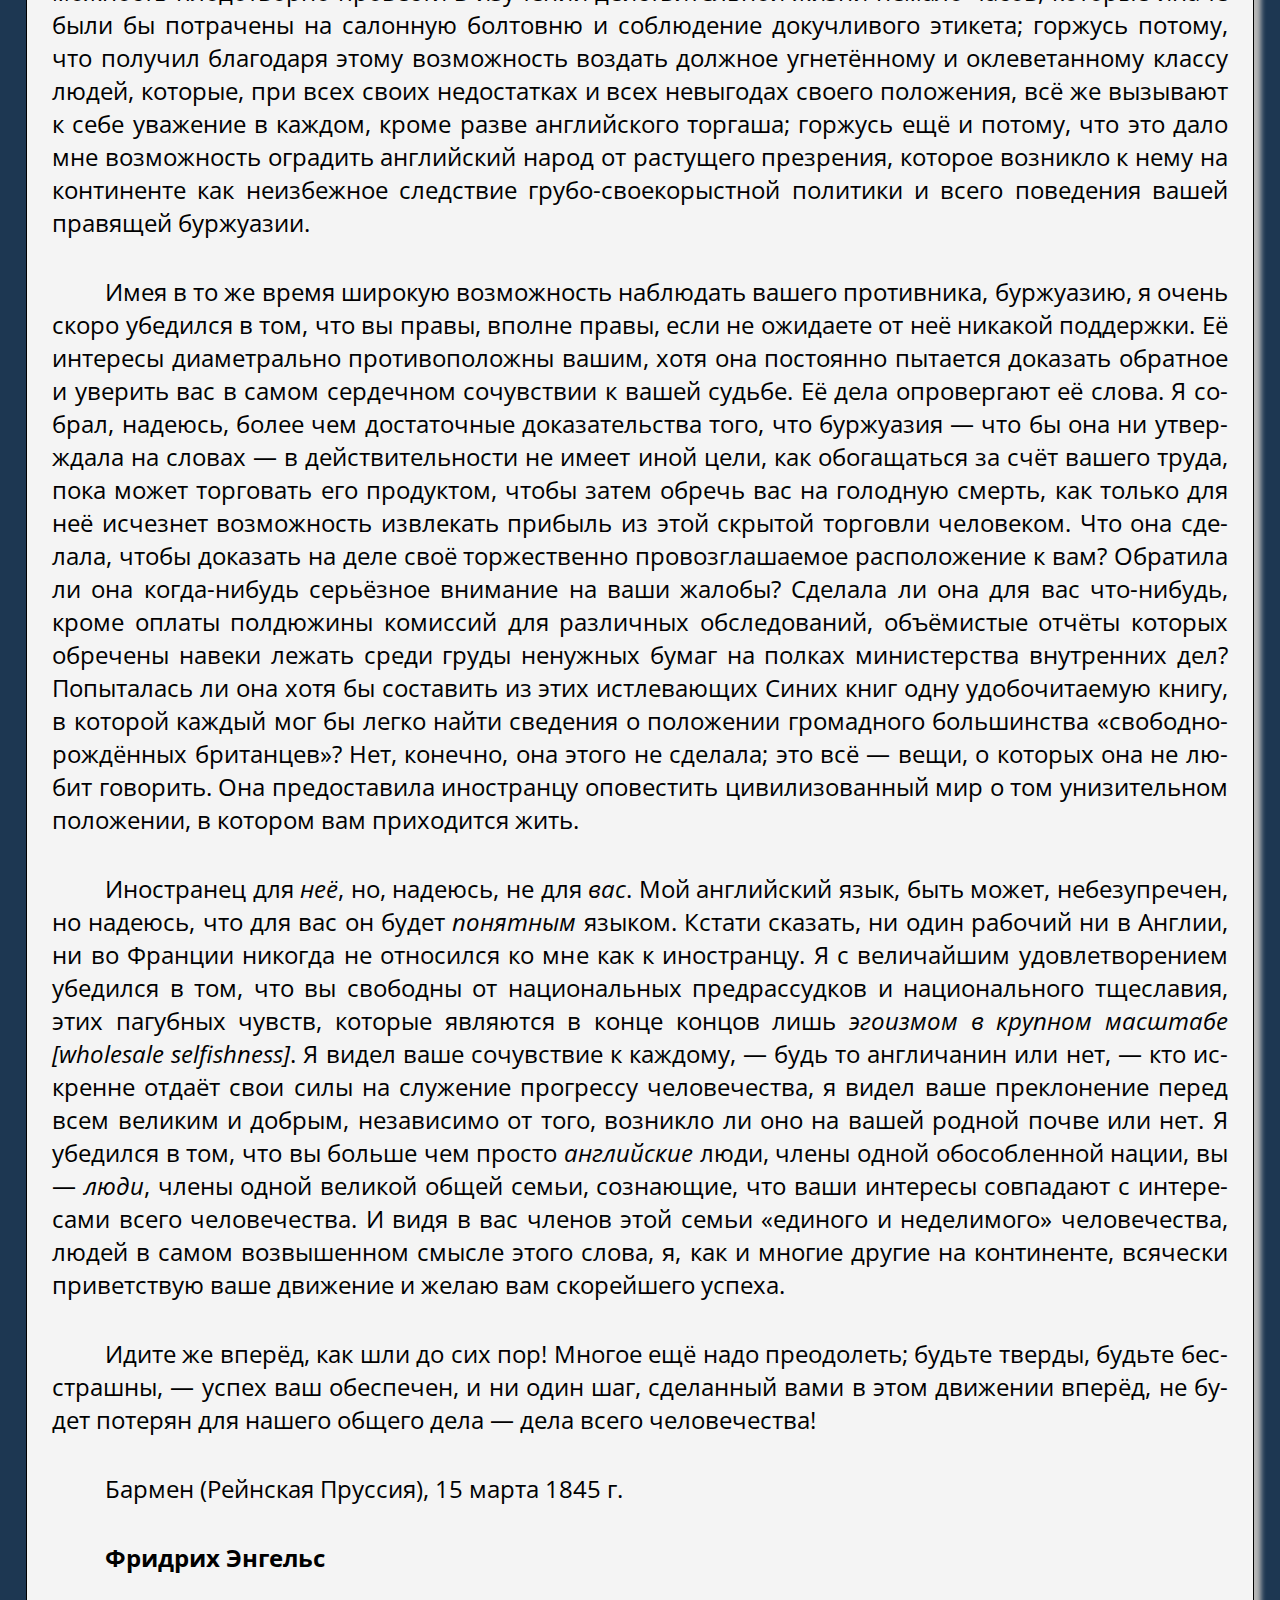
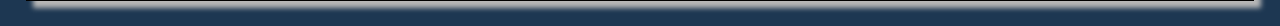
==== commit c5d1f3f6: "fixes" ====
--- a/chapters/chapter_1.html
+++ b/chapters/chapter_1.html
@@ -21,7 +21,7 @@
     <div class="chapter" id="chapter_1">
         <div class="header small_header">1. К рабочему класcу Великобритании</div>
     
-        <div class="picture small_picture to_left">
+        <div class="picture small_picture">
             <img src="../pictures/engels.jpg" />
         </div>
     
--- a/style.css
+++ b/style.css
@@ -199,7 +199,7 @@
     margin-right: 5%;
 
     border-style: solid;
-    border-width: 1px;
+    border-width: 2px;
     border-color: white;
 }
 
@@ -418,7 +418,7 @@
     {
         margin-left: auto;
         margin-right: auto;
-        width: 60%;
+        width: 80%;
     }
 
     .to_left
